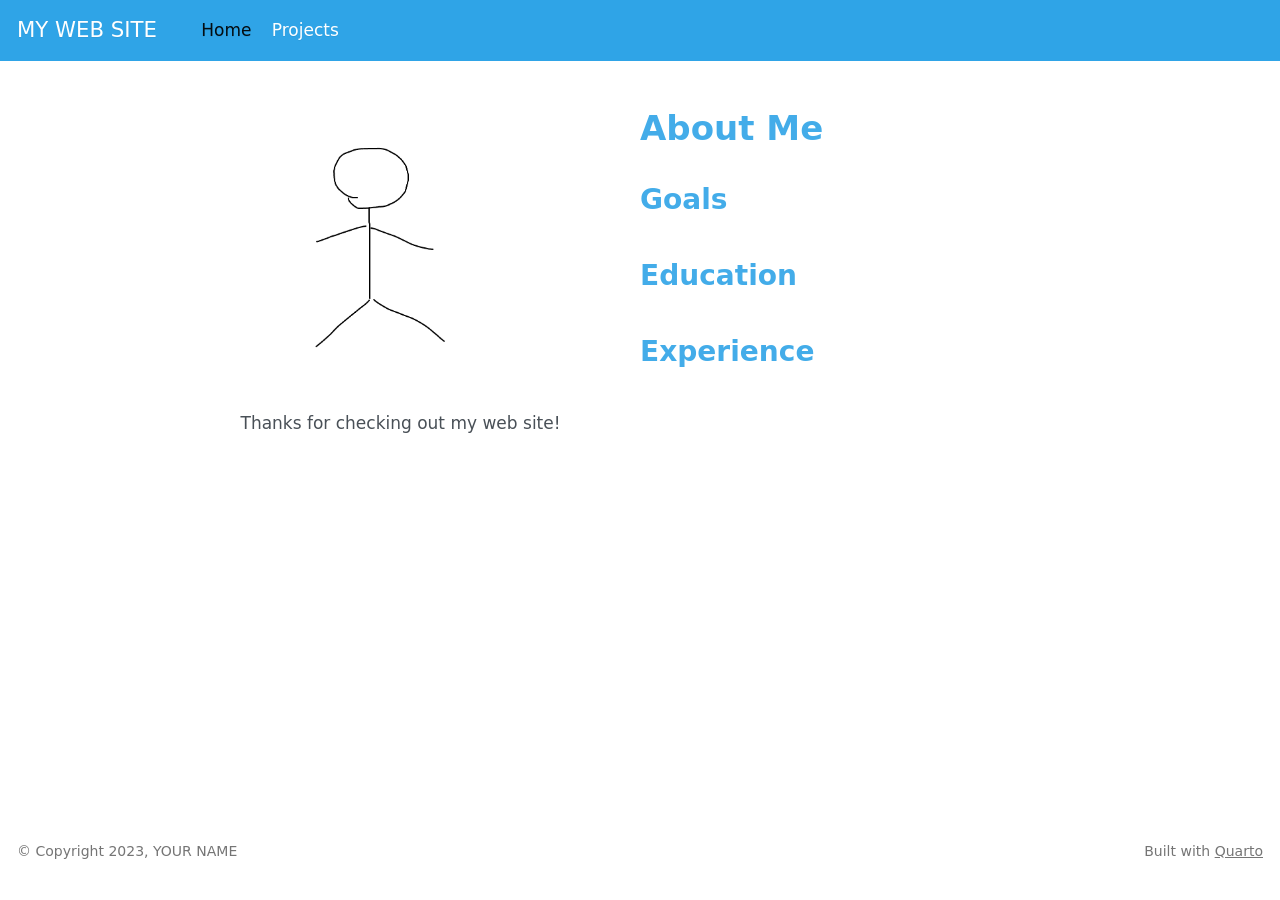
==== docs/index.html @ 983e7a1c "Initial commit" ====
<!DOCTYPE html>
<html xmlns="http://www.w3.org/1999/xhtml" lang="en" xml:lang="en"><head>

<meta charset="utf-8">
<meta name="generator" content="quarto-1.3.361">

<meta name="viewport" content="width=device-width, initial-scale=1.0, user-scalable=yes">


<title>MY WEB SITE - About Me</title>
<style>
code{white-space: pre-wrap;}
span.smallcaps{font-variant: small-caps;}
div.columns{display: flex; gap: min(4vw, 1.5em);}
div.column{flex: auto; overflow-x: auto;}
div.hanging-indent{margin-left: 1.5em; text-indent: -1.5em;}
ul.task-list{list-style: none;}
ul.task-list li input[type="checkbox"] {
  width: 0.8em;
  margin: 0 0.8em 0.2em -1em; /* quarto-specific, see https://github.com/quarto-dev/quarto-cli/issues/4556 */ 
  vertical-align: middle;
}
</style>


<script src="site_libs/quarto-nav/quarto-nav.js"></script>
<script src="site_libs/quarto-nav/headroom.min.js"></script>
<script src="site_libs/clipboard/clipboard.min.js"></script>
<script src="site_libs/quarto-search/autocomplete.umd.js"></script>
<script src="site_libs/quarto-search/fuse.min.js"></script>
<script src="site_libs/quarto-search/quarto-search.js"></script>
<meta name="quarto:offset" content="./">
<script src="site_libs/quarto-html/quarto.js"></script>
<script src="site_libs/quarto-html/popper.min.js"></script>
<script src="site_libs/quarto-html/tippy.umd.min.js"></script>
<link href="site_libs/quarto-html/tippy.css" rel="stylesheet">
<link href="site_libs/quarto-html/quarto-syntax-highlighting.css" rel="stylesheet" id="quarto-text-highlighting-styles">
<script src="site_libs/bootstrap/bootstrap.min.js"></script>
<link href="site_libs/bootstrap/bootstrap-icons.css" rel="stylesheet">
<link href="site_libs/bootstrap/bootstrap.min.css" rel="stylesheet" id="quarto-bootstrap" data-mode="light">
<script id="quarto-search-options" type="application/json">{
  "location": "navbar",
  "copy-button": false,
  "collapse-after": 3,
  "panel-placement": "end",
  "type": "overlay",
  "limit": 20,
  "language": {
    "search-no-results-text": "No results",
    "search-matching-documents-text": "matching documents",
    "search-copy-link-title": "Copy link to search",
    "search-hide-matches-text": "Hide additional matches",
    "search-more-match-text": "more match in this document",
    "search-more-matches-text": "more matches in this document",
    "search-clear-button-title": "Clear",
    "search-detached-cancel-button-title": "Cancel",
    "search-submit-button-title": "Submit",
    "search-label": "Search"
  }
}</script>


</head>

<body class="nav-fixed fullcontent">

<div id="quarto-search-results"></div>
  <header id="quarto-header" class="headroom fixed-top">
    <nav class="navbar navbar-expand-lg navbar-dark ">
      <div class="navbar-container container-fluid">
      <div class="navbar-brand-container">
    <a class="navbar-brand" href="./index.html">
    <span class="navbar-title">MY WEB SITE</span>
    </a>
  </div>
            <div id="quarto-search" class="" title="Search"></div>
          <button class="navbar-toggler" type="button" data-bs-toggle="collapse" data-bs-target="#navbarCollapse" aria-controls="navbarCollapse" aria-expanded="false" aria-label="Toggle navigation" onclick="if (window.quartoToggleHeadroom) { window.quartoToggleHeadroom(); }">
  <span class="navbar-toggler-icon"></span>
</button>
          <div class="collapse navbar-collapse" id="navbarCollapse">
            <ul class="navbar-nav navbar-nav-scroll me-auto">
  <li class="nav-item">
    <a class="nav-link active" href="./index.html" rel="" target="" aria-current="page">
 <span class="menu-text">Home</span></a>
  </li>  
  <li class="nav-item">
    <a class="nav-link" href="./projects.html" rel="" target="">
 <span class="menu-text">Projects</span></a>
  </li>  
</ul>
            <div class="quarto-navbar-tools ms-auto">
    <a href="https://twitter.com/" title="" class="quarto-navigation-tool px-1" aria-label=""><i class="bi bi-twitter"></i></a>
    <a href="https://github.com/YOURUSERNAME/YOURREPO" title="" class="quarto-navigation-tool px-1" aria-label=""><i class="bi bi-github"></i></a>
</div>
          </div> <!-- /navcollapse -->
      </div> <!-- /container-fluid -->
    </nav>
</header>
<!-- content -->
<div id="quarto-content" class="quarto-container page-columns page-rows-contents page-layout-article page-navbar">
<!-- sidebar -->
<!-- margin-sidebar -->
    
<!-- main -->
<main class="content page-columns page-full" id="quarto-document-content">



<div class="quarto-about-broadside column-page">
  <div class="about-main">
    <div class="about-entity" style="background-image: url('img/profile.png')"></div>
    <div class="about-contents"><header id="title-block-header" class="quarto-title-block default">
<div class="quarto-title">
<h1 class="title">About Me</h1>
</div>
<div class="quarto-title-meta">
  </div>
</header><div id="me">
<section id="goals" class="level2">
<h2 data-anchor-id="goals">Goals</h2>
</section>
<section id="education" class="level2">
<h2 data-anchor-id="education">Education</h2>
</section>
<section id="experience" class="level2">
<h2 data-anchor-id="experience">Experience</h2>
</section>
</div></div>
  </div>
</div>

<p>Thanks for checking out my web site!</p>




</main> <!-- /main -->
<script id="quarto-html-after-body" type="application/javascript">
window.document.addEventListener("DOMContentLoaded", function (event) {
  const toggleBodyColorMode = (bsSheetEl) => {
    const mode = bsSheetEl.getAttribute("data-mode");
    const bodyEl = window.document.querySelector("body");
    if (mode === "dark") {
      bodyEl.classList.add("quarto-dark");
      bodyEl.classList.remove("quarto-light");
    } else {
      bodyEl.classList.add("quarto-light");
      bodyEl.classList.remove("quarto-dark");
    }
  }
  const toggleBodyColorPrimary = () => {
    const bsSheetEl = window.document.querySelector("link#quarto-bootstrap");
    if (bsSheetEl) {
      toggleBodyColorMode(bsSheetEl);
    }
  }
  toggleBodyColorPrimary();  
  const isCodeAnnotation = (el) => {
    for (const clz of el.classList) {
      if (clz.startsWith('code-annotation-')) {                     
        return true;
      }
    }
    return false;
  }
  const clipboard = new window.ClipboardJS('.code-copy-button', {
    text: function(trigger) {
      const codeEl = trigger.previousElementSibling.cloneNode(true);
      for (const childEl of codeEl.children) {
        if (isCodeAnnotation(childEl)) {
          childEl.remove();
        }
      }
      return codeEl.innerText;
    }
  });
  clipboard.on('success', function(e) {
    // button target
    const button = e.trigger;
    // don't keep focus
    button.blur();
    // flash "checked"
    button.classList.add('code-copy-button-checked');
    var currentTitle = button.getAttribute("title");
    button.setAttribute("title", "Copied!");
    let tooltip;
    if (window.bootstrap) {
      button.setAttribute("data-bs-toggle", "tooltip");
      button.setAttribute("data-bs-placement", "left");
      button.setAttribute("data-bs-title", "Copied!");
      tooltip = new bootstrap.Tooltip(button, 
        { trigger: "manual", 
          customClass: "code-copy-button-tooltip",
          offset: [0, -8]});
      tooltip.show();    
    }
    setTimeout(function() {
      if (tooltip) {
        tooltip.hide();
        button.removeAttribute("data-bs-title");
        button.removeAttribute("data-bs-toggle");
        button.removeAttribute("data-bs-placement");
      }
      button.setAttribute("title", currentTitle);
      button.classList.remove('code-copy-button-checked');
    }, 1000);
    // clear code selection
    e.clearSelection();
  });
  function tippyHover(el, contentFn) {
    const config = {
      allowHTML: true,
      content: contentFn,
      maxWidth: 500,
      delay: 100,
      arrow: false,
      appendTo: function(el) {
          return el.parentElement;
      },
      interactive: true,
      interactiveBorder: 10,
      theme: 'quarto',
      placement: 'bottom-start'
    };
    window.tippy(el, config); 
  }
  const noterefs = window.document.querySelectorAll('a[role="doc-noteref"]');
  for (var i=0; i<noterefs.length; i++) {
    const ref = noterefs[i];
    tippyHover(ref, function() {
      // use id or data attribute instead here
      let href = ref.getAttribute('data-footnote-href') || ref.getAttribute('href');
      try { href = new URL(href).hash; } catch {}
      const id = href.replace(/^#\/?/, "");
      const note = window.document.getElementById(id);
      return note.innerHTML;
    });
  }
      let selectedAnnoteEl;
      const selectorForAnnotation = ( cell, annotation) => {
        let cellAttr = 'data-code-cell="' + cell + '"';
        let lineAttr = 'data-code-annotation="' +  annotation + '"';
        const selector = 'span[' + cellAttr + '][' + lineAttr + ']';
        return selector;
      }
      const selectCodeLines = (annoteEl) => {
        const doc = window.document;
        const targetCell = annoteEl.getAttribute("data-target-cell");
        const targetAnnotation = annoteEl.getAttribute("data-target-annotation");
        const annoteSpan = window.document.querySelector(selectorForAnnotation(targetCell, targetAnnotation));
        const lines = annoteSpan.getAttribute("data-code-lines").split(",");
        const lineIds = lines.map((line) => {
          return targetCell + "-" + line;
        })
        let top = null;
        let height = null;
        let parent = null;
        if (lineIds.length > 0) {
            //compute the position of the single el (top and bottom and make a div)
            const el = window.document.getElementById(lineIds[0]);
            top = el.offsetTop;
            height = el.offsetHeight;
            parent = el.parentElement.parentElement;
          if (lineIds.length > 1) {
            const lastEl = window.document.getElementById(lineIds[lineIds.length - 1]);
            const bottom = lastEl.offsetTop + lastEl.offsetHeight;
            height = bottom - top;
          }
          if (top !== null && height !== null && parent !== null) {
            // cook up a div (if necessary) and position it 
            let div = window.document.getElementById("code-annotation-line-highlight");
            if (div === null) {
              div = window.document.createElement("div");
              div.setAttribute("id", "code-annotation-line-highlight");
              div.style.position = 'absolute';
              parent.appendChild(div);
            }
            div.style.top = top - 2 + "px";
            div.style.height = height + 4 + "px";
            let gutterDiv = window.document.getElementById("code-annotation-line-highlight-gutter");
            if (gutterDiv === null) {
              gutterDiv = window.document.createElement("div");
              gutterDiv.setAttribute("id", "code-annotation-line-highlight-gutter");
              gutterDiv.style.position = 'absolute';
              const codeCell = window.document.getElementById(targetCell);
              const gutter = codeCell.querySelector('.code-annotation-gutter');
              gutter.appendChild(gutterDiv);
            }
            gutterDiv.style.top = top - 2 + "px";
            gutterDiv.style.height = height + 4 + "px";
          }
          selectedAnnoteEl = annoteEl;
        }
      };
      const unselectCodeLines = () => {
        const elementsIds = ["code-annotation-line-highlight", "code-annotation-line-highlight-gutter"];
        elementsIds.forEach((elId) => {
          const div = window.document.getElementById(elId);
          if (div) {
            div.remove();
          }
        });
        selectedAnnoteEl = undefined;
      };
      // Attach click handler to the DT
      const annoteDls = window.document.querySelectorAll('dt[data-target-cell]');
      for (const annoteDlNode of annoteDls) {
        annoteDlNode.addEventListener('click', (event) => {
          const clickedEl = event.target;
          if (clickedEl !== selectedAnnoteEl) {
            unselectCodeLines();
            const activeEl = window.document.querySelector('dt[data-target-cell].code-annotation-active');
            if (activeEl) {
              activeEl.classList.remove('code-annotation-active');
            }
            selectCodeLines(clickedEl);
            clickedEl.classList.add('code-annotation-active');
          } else {
            // Unselect the line
            unselectCodeLines();
            clickedEl.classList.remove('code-annotation-active');
          }
        });
      }
  const findCites = (el) => {
    const parentEl = el.parentElement;
    if (parentEl) {
      const cites = parentEl.dataset.cites;
      if (cites) {
        return {
          el,
          cites: cites.split(' ')
        };
      } else {
        return findCites(el.parentElement)
      }
    } else {
      return undefined;
    }
  };
  var bibliorefs = window.document.querySelectorAll('a[role="doc-biblioref"]');
  for (var i=0; i<bibliorefs.length; i++) {
    const ref = bibliorefs[i];
    const citeInfo = findCites(ref);
    if (citeInfo) {
      tippyHover(citeInfo.el, function() {
        var popup = window.document.createElement('div');
        citeInfo.cites.forEach(function(cite) {
          var citeDiv = window.document.createElement('div');
          citeDiv.classList.add('hanging-indent');
          citeDiv.classList.add('csl-entry');
          var biblioDiv = window.document.getElementById('ref-' + cite);
          if (biblioDiv) {
            citeDiv.innerHTML = biblioDiv.innerHTML;
          }
          popup.appendChild(citeDiv);
        });
        return popup.innerHTML;
      });
    }
  }
});
</script>
</div> <!-- /content -->
<footer class="footer">
  <div class="nav-footer">
    <div class="nav-footer-left">© Copyright 2023, YOUR NAME</div>   
    <div class="nav-footer-center">
      &nbsp;
    </div>
    <div class="nav-footer-right">Built with <a href="https://quarto.org/">Quarto</a></div>
  </div>
</footer>



</body></html>
---- docs/site_libs/quarto-html/tippy.css ----
.tippy-box[data-animation=fade][data-state=hidden]{opacity:0}[data-tippy-root]{max-width:calc(100vw - 10px)}.tippy-box{position:relative;background-color:#333;color:#fff;border-radius:4px;font-size:14px;line-height:1.4;white-space:normal;outline:0;transition-property:transform,visibility,opacity}.tippy-box[data-placement^=top]>.tippy-arrow{bottom:0}.tippy-box[data-placement^=top]>.tippy-arrow:before{bottom:-7px;left:0;border-width:8px 8px 0;border-top-color:initial;transform-origin:center top}.tippy-box[data-placement^=bottom]>.tippy-arrow{top:0}.tippy-box[data-placement^=bottom]>.tippy-arrow:before{top:-7px;left:0;border-width:0 8px 8px;border-bottom-color:initial;transform-origin:center bottom}.tippy-box[data-placement^=left]>.tippy-arrow{right:0}.tippy-box[data-placement^=left]>.tippy-arrow:before{border-width:8px 0 8px 8px;border-left-color:initial;right:-7px;transform-origin:center left}.tippy-box[data-placement^=right]>.tippy-arrow{left:0}.tippy-box[data-placement^=right]>.tippy-arrow:before{left:-7px;border-width:8px 8px 8px 0;border-right-color:initial;transform-origin:center right}.tippy-box[data-inertia][data-state=visible]{transition-timing-function:cubic-bezier(.54,1.5,.38,1.11)}.tippy-arrow{width:16px;height:16px;color:#333}.tippy-arrow:before{content:"";position:absolute;border-color:transparent;border-style:solid}.tippy-content{position:relative;padding:5px 9px;z-index:1}
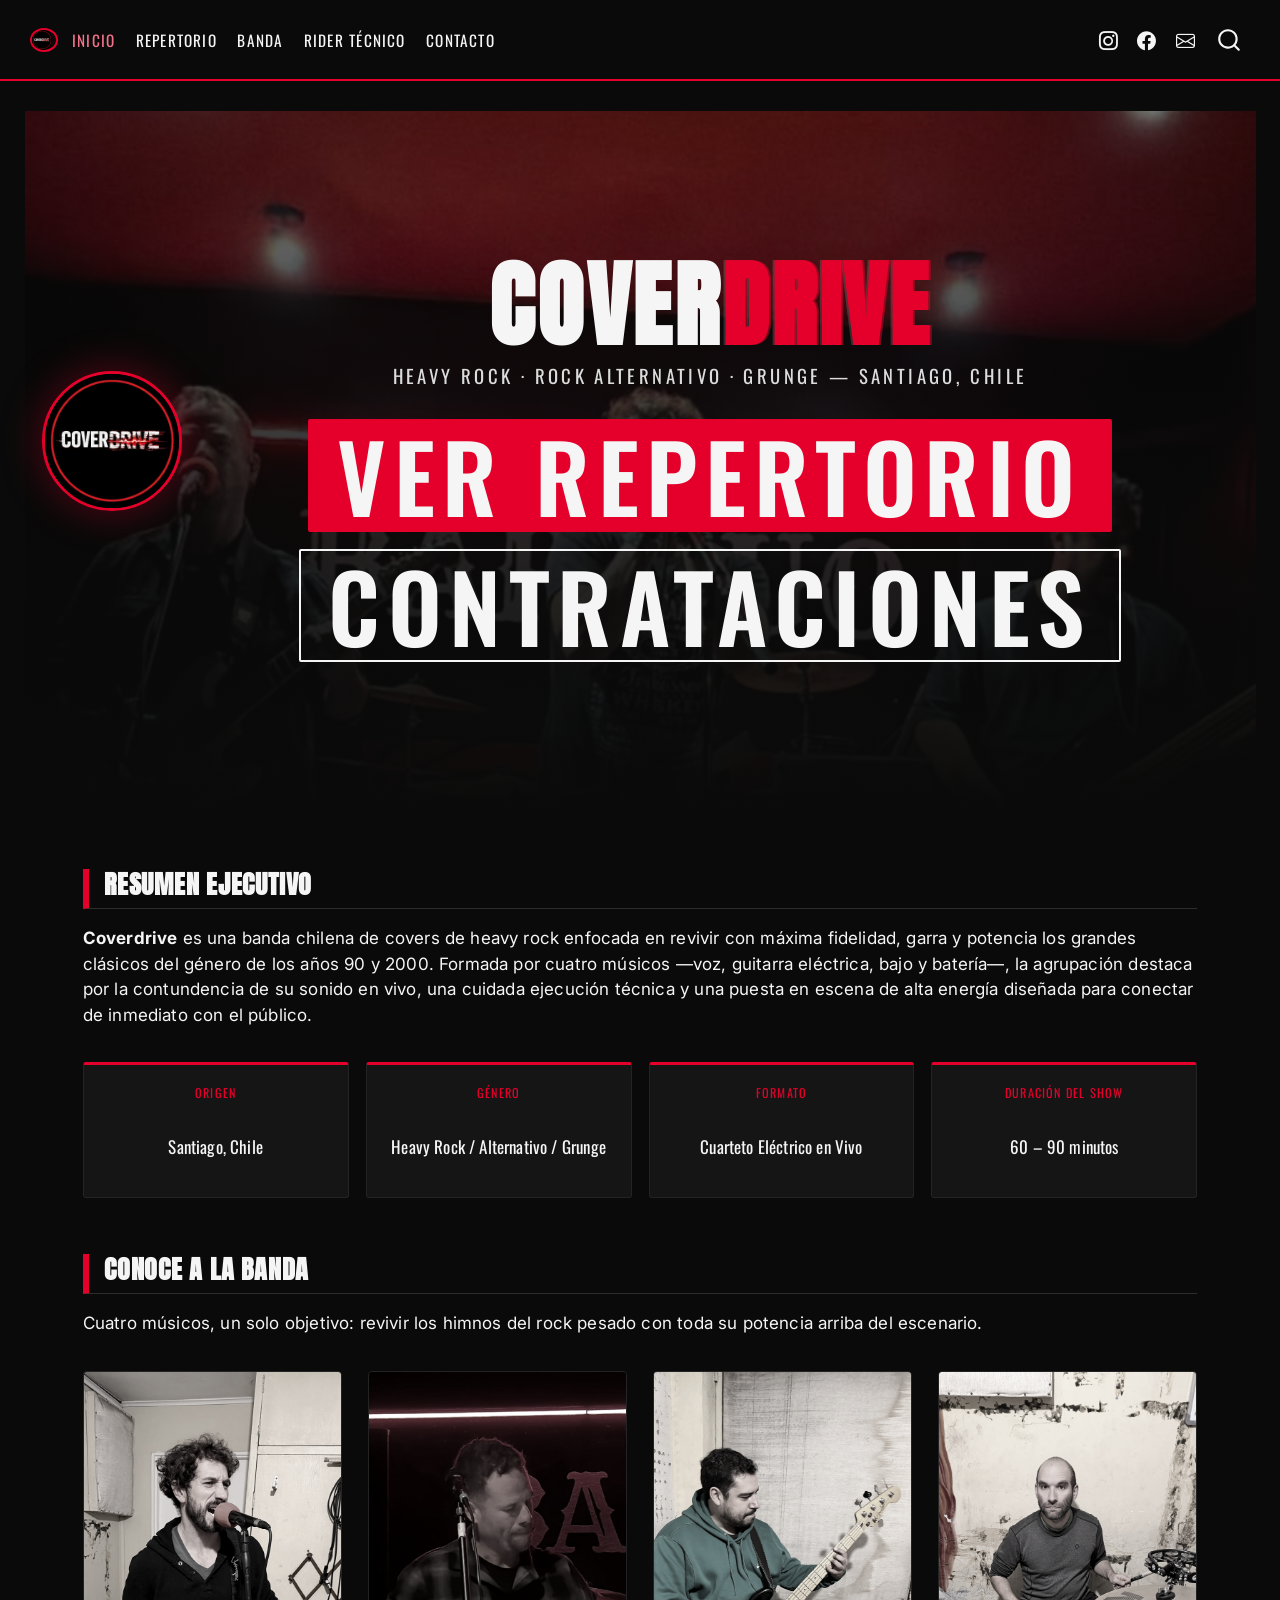
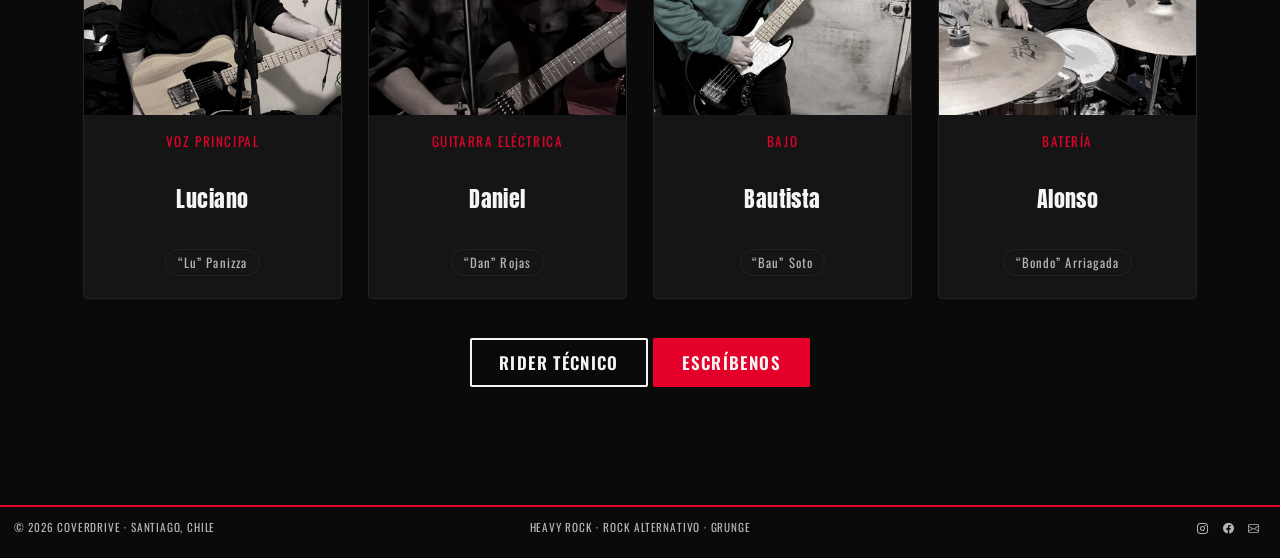
==== commit 09de5f11: "render" ====
--- a/docs/index.html
+++ b/docs/index.html
@@ -1,14 +1,17 @@
 <!DOCTYPE html>
-<html xmlns="http://www.w3.org/1999/xhtml" lang="en" xml:lang="en"><head>
+<html xmlns="http://www.w3.org/1999/xhtml" lang="es" xml:lang="es"><head>
 
 <meta charset="utf-8">
-<meta name="generator" content="quarto-1.3.361">
+<meta name="generator" content="quarto-1.9.38">
 
 <meta name="viewport" content="width=device-width, initial-scale=1.0, user-scalable=yes">
 
 
-<title>MY WEB SITE - About Me</title>
+<title>Coverdrive – COVERDRIVE</title>
 <style>
+/* Default styles provided by pandoc.
+** See https://pandoc.org/MANUAL.html#variables-for-html for config info.
+*/
 code{white-space: pre-wrap;}
 span.smallcaps{font-variant: small-caps;}
 div.columns{display: flex; gap: min(4vw, 1.5em);}
@@ -24,148 +27,265 @@
 
 
 <script src="site_libs/quarto-nav/quarto-nav.js"></script>
-<script src="site_libs/quarto-nav/headroom.min.js"></script>
 <script src="site_libs/clipboard/clipboard.min.js"></script>
 <script src="site_libs/quarto-search/autocomplete.umd.js"></script>
 <script src="site_libs/quarto-search/fuse.min.js"></script>
 <script src="site_libs/quarto-search/quarto-search.js"></script>
 <meta name="quarto:offset" content="./">
-<script src="site_libs/quarto-html/quarto.js"></script>
+<link href="./Images/Logo.jpeg" rel="icon" type="image/jpeg">
+<script src="site_libs/quarto-html/quarto.js" type="module"></script>
+<script src="site_libs/quarto-html/tabsets/tabsets.js" type="module"></script>
 <script src="site_libs/quarto-html/popper.min.js"></script>
 <script src="site_libs/quarto-html/tippy.umd.min.js"></script>
+<script src="site_libs/quarto-html/anchor.min.js"></script>
 <link href="site_libs/quarto-html/tippy.css" rel="stylesheet">
-<link href="site_libs/quarto-html/quarto-syntax-highlighting.css" rel="stylesheet" id="quarto-text-highlighting-styles">
+<link href="site_libs/quarto-html/quarto-syntax-highlighting-dark-0a6b7249c26820e032cb0bd839ff02b1.css" rel="stylesheet" id="quarto-text-highlighting-styles">
 <script src="site_libs/bootstrap/bootstrap.min.js"></script>
 <link href="site_libs/bootstrap/bootstrap-icons.css" rel="stylesheet">
-<link href="site_libs/bootstrap/bootstrap.min.css" rel="stylesheet" id="quarto-bootstrap" data-mode="light">
+<link href="site_libs/bootstrap/bootstrap-abf8a0bd622ee74f22547159d51789f3.min.css" rel="stylesheet" append-hash="true" id="quarto-bootstrap" data-mode="dark">
 <script id="quarto-search-options" type="application/json">{
   "location": "navbar",
   "copy-button": false,
   "collapse-after": 3,
   "panel-placement": "end",
   "type": "overlay",
-  "limit": 20,
+  "limit": 50,
+  "keyboard-shortcut": [
+    "f",
+    "/",
+    "s"
+  ],
+  "show-item-context": false,
   "language": {
-    "search-no-results-text": "No results",
-    "search-matching-documents-text": "matching documents",
-    "search-copy-link-title": "Copy link to search",
-    "search-hide-matches-text": "Hide additional matches",
-    "search-more-match-text": "more match in this document",
-    "search-more-matches-text": "more matches in this document",
-    "search-clear-button-title": "Clear",
-    "search-detached-cancel-button-title": "Cancel",
-    "search-submit-button-title": "Submit",
-    "search-label": "Search"
+    "search-no-results-text": "No se han encontrado resultados",
+    "search-matching-documents-text": "documentos encontrados",
+    "search-copy-link-title": "Copiar el enlace en la búsqueda",
+    "search-hide-matches-text": "Ocultar resultados adicionales",
+    "search-more-match-text": "resultado adicional en este documento",
+    "search-more-matches-text": "resultados adicionales en este documento",
+    "search-clear-button-title": "Borrar",
+    "search-text-placeholder": "",
+    "search-detached-cancel-button-title": "Cancelar",
+    "search-submit-button-title": "Enviar",
+    "search-label": "Buscar"
   }
 }</script>
-
-
+<style>html{ scroll-behavior: smooth; }</style>
+<link rel="preconnect" href="https://fonts.googleapis.com">
+<link rel="preconnect" href="https://fonts.gstatic.com" crossorigin="">
+<link href="https://fonts.googleapis.com/css2?family=Anton&amp;family=Oswald:wght@300;400;500;600;700&amp;family=Inter:wght@400;500;600&amp;display=swap" rel="stylesheet">
+
+
+<meta property="og:title" content="Coverdrive – COVERDRIVE">
+<meta property="og:image" content="Images/Logo.jpeg">
+<meta property="og:site_name" content="COVERDRIVE">
+<meta property="og:image:alt" content="Logo Coverdrive">
+<meta name="twitter:title" content="Coverdrive – COVERDRIVE">
+<meta name="twitter:image" content="Images/Logo.jpeg">
+<meta name="twitter:image:alt" content="Logo Coverdrive">
+<meta name="twitter:card" content="summary_large_image">
 </head>
 
-<body class="nav-fixed fullcontent">
+<body class="nav-fixed quarto-light">
 
 <div id="quarto-search-results"></div>
   <header id="quarto-header" class="headroom fixed-top">
-    <nav class="navbar navbar-expand-lg navbar-dark ">
+    <nav class="navbar navbar-expand-lg " data-bs-theme="dark">
       <div class="navbar-container container-fluid">
-      <div class="navbar-brand-container">
-    <a class="navbar-brand" href="./index.html">
-    <span class="navbar-title">MY WEB SITE</span>
+      <div class="navbar-brand-container mx-auto">
+    <a href="./index.html" class="navbar-brand navbar-brand-logo">
+    <img src="./Images/Logo.jpeg" alt="" class="navbar-logo light-content">
+    <img src="./Images/Logo.jpeg" alt="" class="navbar-logo dark-content">
     </a>
   </div>
-            <div id="quarto-search" class="" title="Search"></div>
-          <button class="navbar-toggler" type="button" data-bs-toggle="collapse" data-bs-target="#navbarCollapse" aria-controls="navbarCollapse" aria-expanded="false" aria-label="Toggle navigation" onclick="if (window.quartoToggleHeadroom) { window.quartoToggleHeadroom(); }">
+            <div id="quarto-search" class="" title="Buscar"></div>
+          <button class="navbar-toggler" type="button" data-bs-toggle="collapse" data-bs-target="#navbarCollapse" aria-controls="navbarCollapse" role="menu" aria-expanded="false" aria-label="Navegación de palanca" onclick="if (window.quartoToggleHeadroom) { window.quartoToggleHeadroom(); }">
   <span class="navbar-toggler-icon"></span>
 </button>
           <div class="collapse navbar-collapse" id="navbarCollapse">
             <ul class="navbar-nav navbar-nav-scroll me-auto">
   <li class="nav-item">
-    <a class="nav-link active" href="./index.html" rel="" target="" aria-current="page">
- <span class="menu-text">Home</span></a>
+    <a class="nav-link active" href="./index.html" aria-current="page"> 
+<span class="menu-text">Inicio</span></a>
   </li>  
   <li class="nav-item">
-    <a class="nav-link" href="./projects.html" rel="" target="">
- <span class="menu-text">Projects</span></a>
+    <a class="nav-link" href="./repertorio.html"> 
+<span class="menu-text">Repertorio</span></a>
+  </li>  
+  <li class="nav-item">
+    <a class="nav-link" href="./banda.html"> 
+<span class="menu-text">Banda</span></a>
+  </li>  
+  <li class="nav-item">
+    <a class="nav-link" href="./rider.html"> 
+<span class="menu-text">Rider Técnico</span></a>
+  </li>  
+  <li class="nav-item">
+    <a class="nav-link" href="./contacto.html"> 
+<span class="menu-text">Contacto</span></a>
   </li>  
 </ul>
-            <div class="quarto-navbar-tools ms-auto">
-    <a href="https://twitter.com/" title="" class="quarto-navigation-tool px-1" aria-label=""><i class="bi bi-twitter"></i></a>
-    <a href="https://github.com/YOURUSERNAME/YOURREPO" title="" class="quarto-navigation-tool px-1" aria-label=""><i class="bi bi-github"></i></a>
-</div>
+            <ul class="navbar-nav navbar-nav-scroll ms-auto">
+  <li class="nav-item compact">
+    <a class="nav-link" href="https://www.instagram.com/coverdrive.rock/" target="_blank"> <i class="bi bi-instagram" role="img" aria-label="Instagram">
+</i> 
+<span class="menu-text"></span></a>
+  </li>  
+  <li class="nav-item compact">
+    <a class="nav-link" href="https://www.facebook.com/people/Coverdrive/61593947563282/" target="_blank"> <i class="bi bi-facebook" role="img" aria-label="Facebook">
+</i> 
+<span class="menu-text"></span></a>
+  </li>  
+  <li class="nav-item compact">
+    <a class="nav-link" href="mailto:rock.coverdrive@gmail.com"> <i class="bi bi-envelope" role="img" aria-label="Correo">
+</i> 
+<span class="menu-text"></span></a>
+  </li>  
+</ul>
           </div> <!-- /navcollapse -->
+            <div class="quarto-navbar-tools">
+</div>
       </div> <!-- /container-fluid -->
     </nav>
 </header>
 <!-- content -->
-<div id="quarto-content" class="quarto-container page-columns page-rows-contents page-layout-article page-navbar">
+<div id="quarto-content" class="quarto-container page-columns page-rows-contents page-layout-full page-navbar">
 <!-- sidebar -->
 <!-- margin-sidebar -->
     
 <!-- main -->
-<main class="content page-columns page-full" id="quarto-document-content">
-
-
-
-<div class="quarto-about-broadside column-page">
-  <div class="about-main">
-    <div class="about-entity" style="background-image: url('img/profile.png')"></div>
-    <div class="about-contents"><header id="title-block-header" class="quarto-title-block default">
+<main class="content column-page" id="quarto-document-content">
+
+<header id="title-block-header" class="quarto-title-block default">
 <div class="quarto-title">
-<h1 class="title">About Me</h1>
-</div>
-<div class="quarto-title-meta">
+<h1 class="title">Coverdrive</h1>
+</div>
+
+
+
+<div class="quarto-title-meta column-page">
+
+    
+  
+    
   </div>
-</header><div id="me">
-<section id="goals" class="level2">
-<h2 data-anchor-id="goals">Goals</h2>
+  
+
+
+</header>
+
+
+<div class="hero">
+<p><img src="Images/Logo.jpeg" class="hero-logo" alt="Logo Coverdrive"></p>
+<section id="coverdrive" class="level1 hero-title">
+<h1 class="hero-title"><span class="cd-white">COVER</span><span class="cd-red">DRIVE</span></h1>
+<div class="hero-tagline">
+<p>Heavy Rock · Rock Alternativo · Grunge — Santiago, Chile</p>
+</div>
+<div class="hero-cta">
+<p><a href="./repertorio.html" class="btn-cd">Ver Repertorio</a> <a href="./contacto.html" class="btn-cd btn-cd-outline">Contrataciones</a></p>
+</div>
 </section>
-<section id="education" class="level2">
-<h2 data-anchor-id="education">Education</h2>
+</div>
+<div class="container">
+<section id="resumen-ejecutivo" class="level2">
+<h2 class="anchored" data-anchor-id="resumen-ejecutivo">Resumen Ejecutivo</h2>
+<p><strong>Coverdrive</strong> es una banda chilena de covers de heavy rock enfocada en revivir con máxima fidelidad, garra y potencia los grandes clásicos del género de los años 90 y 2000. Formada por cuatro músicos —voz, guitarra eléctrica, bajo y batería—, la agrupación destaca por la contundencia de su sonido en vivo, una cuidada ejecución técnica y una puesta en escena de alta energía diseñada para conectar de inmediato con el público.</p>
+<div class="quick-facts">
+<div class="quick-fact">
+<p><span class="qf-label">Origen</span><br>
+<span class="qf-value">Santiago, Chile</span></p>
+</div>
+<div class="quick-fact">
+<p><span class="qf-label">Género</span><br>
+<span class="qf-value">Heavy Rock / Alternativo / Grunge</span></p>
+</div>
+<div class="quick-fact">
+<p><span class="qf-label">Formato</span><br>
+<span class="qf-value">Cuarteto Eléctrico en Vivo</span></p>
+</div>
+<div class="quick-fact">
+<p><span class="qf-label">Duración del show</span><br>
+<span class="qf-value">60 – 90 minutos</span></p>
+</div>
+</div>
 </section>
-<section id="experience" class="level2">
-<h2 data-anchor-id="experience">Experience</h2>
+<section id="conoce-a-la-banda" class="level2">
+<h2 class="anchored" data-anchor-id="conoce-a-la-banda">Conoce a la Banda</h2>
+<p>Cuatro músicos, un solo objetivo: revivir los himnos del rock pesado con toda su potencia arriba del escenario.</p>
+<div class="band-grid">
+<p><a class="band-card" href="./banda.html"> <img src="Images/Lu2.jpeg" alt="Luciano Panizza - Voz"> <span class="role">Voz Principal</span><br>
+<span class="name">Luciano</span><br>
+<span class="nickname">“Lu” Panizza</span> </a> <a class="band-card" href="./banda.html"> <img src="Images/Dan2.jpeg" alt="Daniel Rojas - Guitarra"> <span class="role">Guitarra Eléctrica</span><br>
+<span class="name">Daniel</span><br>
+<span class="nickname">“Dan” Rojas</span> </a> <a class="band-card" href="./banda.html"> <img src="Images/Bau1.jpeg" alt="Bautista Soto - Bajo"> <span class="role">Bajo</span><br>
+<span class="name">Bautista</span><br>
+<span class="nickname">“Bau” Soto</span> </a> <a class="band-card" href="./banda.html"> <img src="Images/Bondo3.jpeg" alt="Alonso Arriagada - Batería"> <span class="role">Batería</span><br>
+<span class="name">Alonso</span><br>
+<span class="nickname">“Bondo” Arriagada</span> </a></p>
+</div>
+<div class="text-center my-5">
+<p><a href="./rider.html" class="btn-cd btn-cd-outline">Rider Técnico</a> <a href="./contacto.html" class="btn-cd">Escríbenos</a></p>
+</div>
 </section>
-</div></div>
-  </div>
-</div>
-
-<p>Thanks for checking out my web site!</p>
-
+</div>
 
 
 
 </main> <!-- /main -->
 <script id="quarto-html-after-body" type="application/javascript">
-window.document.addEventListener("DOMContentLoaded", function (event) {
-  const toggleBodyColorMode = (bsSheetEl) => {
-    const mode = bsSheetEl.getAttribute("data-mode");
-    const bodyEl = window.document.querySelector("body");
-    if (mode === "dark") {
-      bodyEl.classList.add("quarto-dark");
-      bodyEl.classList.remove("quarto-light");
-    } else {
-      bodyEl.classList.add("quarto-light");
-      bodyEl.classList.remove("quarto-dark");
-    }
-  }
-  const toggleBodyColorPrimary = () => {
-    const bsSheetEl = window.document.querySelector("link#quarto-bootstrap");
-    if (bsSheetEl) {
-      toggleBodyColorMode(bsSheetEl);
-    }
-  }
-  toggleBodyColorPrimary();  
-  const isCodeAnnotation = (el) => {
-    for (const clz of el.classList) {
-      if (clz.startsWith('code-annotation-')) {                     
-        return true;
-      }
-    }
-    return false;
-  }
-  const clipboard = new window.ClipboardJS('.code-copy-button', {
-    text: function(trigger) {
-      const codeEl = trigger.previousElementSibling.cloneNode(true);
+  window.document.addEventListener("DOMContentLoaded", function (event) {
+    const icon = "";
+    const anchorJS = new window.AnchorJS();
+    anchorJS.options = {
+      placement: 'right',
+      icon: icon
+    };
+    anchorJS.add('.anchored');
+    const isCodeAnnotation = (el) => {
+      for (const clz of el.classList) {
+        if (clz.startsWith('code-annotation-')) {                     
+          return true;
+        }
+      }
+      return false;
+    }
+    const onCopySuccess = function(e) {
+      // button target
+      const button = e.trigger;
+      // don't keep focus
+      button.blur();
+      // flash "checked"
+      button.classList.add('code-copy-button-checked');
+      var currentTitle = button.getAttribute("title");
+      button.setAttribute("title", "Copiado");
+      let tooltip;
+      if (window.bootstrap) {
+        button.setAttribute("data-bs-toggle", "tooltip");
+        button.setAttribute("data-bs-placement", "left");
+        button.setAttribute("data-bs-title", "Copiado");
+        tooltip = new bootstrap.Tooltip(button, 
+          { trigger: "manual", 
+            customClass: "code-copy-button-tooltip",
+            offset: [0, -8]});
+        tooltip.show();    
+      }
+      setTimeout(function() {
+        if (tooltip) {
+          tooltip.hide();
+          button.removeAttribute("data-bs-title");
+          button.removeAttribute("data-bs-toggle");
+          button.removeAttribute("data-bs-placement");
+        }
+        button.setAttribute("title", currentTitle);
+        button.classList.remove('code-copy-button-checked');
+      }, 1000);
+      // clear code selection
+      e.clearSelection();
+    }
+    const getTextToCopy = function(trigger) {
+      const outerScaffold = trigger.parentElement.cloneNode(true);
+      const codeEl = outerScaffold.querySelector('code');
       for (const childEl of codeEl.children) {
         if (isCodeAnnotation(childEl)) {
           childEl.remove();
@@ -173,205 +293,386 @@
       }
       return codeEl.innerText;
     }
+    const clipboard = new window.ClipboardJS('.code-copy-button:not([data-in-quarto-modal])', {
+      text: getTextToCopy
+    });
+    clipboard.on('success', onCopySuccess);
+    if (window.document.getElementById('quarto-embedded-source-code-modal')) {
+      const clipboardModal = new window.ClipboardJS('.code-copy-button[data-in-quarto-modal]', {
+        text: getTextToCopy,
+        container: window.document.getElementById('quarto-embedded-source-code-modal')
+      });
+      clipboardModal.on('success', onCopySuccess);
+    }
+      var localhostRegex = new RegExp(/^(?:http|https):\/\/localhost\:?[0-9]*\//);
+      var mailtoRegex = new RegExp(/^mailto:/);
+        var filterRegex = new RegExp('/' + window.location.host + '/');
+      var isInternal = (href) => {
+          return filterRegex.test(href) || localhostRegex.test(href) || mailtoRegex.test(href);
+      }
+      // Inspect non-navigation links and adorn them if external
+     var links = window.document.querySelectorAll('a[href]:not(.nav-link):not(.navbar-brand):not(.toc-action):not(.sidebar-link):not(.sidebar-item-toggle):not(.pagination-link):not(.no-external):not([aria-hidden]):not(.dropdown-item):not(.quarto-navigation-tool):not(.about-link)');
+      for (var i=0; i<links.length; i++) {
+        const link = links[i];
+        if (!isInternal(link.href)) {
+          // undo the damage that might have been done by quarto-nav.js in the case of
+          // links that we want to consider external
+          if (link.dataset.originalHref !== undefined) {
+            link.href = link.dataset.originalHref;
+          }
+        }
+      }
+    function tippyHover(el, contentFn, onTriggerFn, onUntriggerFn) {
+      const config = {
+        allowHTML: true,
+        maxWidth: 500,
+        delay: 100,
+        arrow: false,
+        appendTo: function(el) {
+            return el.parentElement;
+        },
+        interactive: true,
+        interactiveBorder: 10,
+        theme: 'quarto',
+        placement: 'bottom-start',
+      };
+      if (contentFn) {
+        config.content = contentFn;
+      }
+      if (onTriggerFn) {
+        config.onTrigger = onTriggerFn;
+      }
+      if (onUntriggerFn) {
+        config.onUntrigger = onUntriggerFn;
+      }
+      window.tippy(el, config); 
+    }
+    const noterefs = window.document.querySelectorAll('a[role="doc-noteref"]');
+    for (var i=0; i<noterefs.length; i++) {
+      const ref = noterefs[i];
+      tippyHover(ref, function() {
+        // use id or data attribute instead here
+        let href = ref.getAttribute('data-footnote-href') || ref.getAttribute('href');
+        try { href = new URL(href).hash; } catch {}
+        const id = href.replace(/^#\/?/, "");
+        const note = window.document.getElementById(id);
+        if (note) {
+          return note.innerHTML;
+        } else {
+          return "";
+        }
+      });
+    }
+    const xrefs = window.document.querySelectorAll('a.quarto-xref');
+    const processXRef = (id, note) => {
+      // Strip column container classes
+      const stripColumnClz = (el) => {
+        el.classList.remove("page-full", "page-columns");
+        if (el.children) {
+          for (const child of el.children) {
+            stripColumnClz(child);
+          }
+        }
+      }
+      stripColumnClz(note)
+      if (id === null || id.startsWith('sec-')) {
+        // Special case sections, only their first couple elements
+        const container = document.createElement("div");
+        if (note.children && note.children.length > 2) {
+          container.appendChild(note.children[0].cloneNode(true));
+          for (let i = 1; i < note.children.length; i++) {
+            const child = note.children[i];
+            if (child.tagName === "P" && child.innerText === "") {
+              continue;
+            } else {
+              container.appendChild(child.cloneNode(true));
+              break;
+            }
+          }
+          if (window.Quarto?.typesetMath) {
+            window.Quarto.typesetMath(container);
+          }
+          return container.innerHTML
+        } else {
+          if (window.Quarto?.typesetMath) {
+            window.Quarto.typesetMath(note);
+          }
+          return note.innerHTML;
+        }
+      } else {
+        // Remove any anchor links if they are present
+        const anchorLink = note.querySelector('a.anchorjs-link');
+        if (anchorLink) {
+          anchorLink.remove();
+        }
+        if (window.Quarto?.typesetMath) {
+          window.Quarto.typesetMath(note);
+        }
+        if (note.classList.contains("callout")) {
+          return note.outerHTML;
+        } else {
+          return note.innerHTML;
+        }
+      }
+    }
+    for (var i=0; i<xrefs.length; i++) {
+      const xref = xrefs[i];
+      tippyHover(xref, undefined, function(instance) {
+        instance.disable();
+        let url = xref.getAttribute('href');
+        let hash = undefined; 
+        if (url.startsWith('#')) {
+          hash = url;
+        } else {
+          try { hash = new URL(url).hash; } catch {}
+        }
+        if (hash) {
+          const id = hash.replace(/^#\/?/, "");
+          const note = window.document.getElementById(id);
+          if (note !== null) {
+            try {
+              const html = processXRef(id, note.cloneNode(true));
+              instance.setContent(html);
+            } finally {
+              instance.enable();
+              instance.show();
+            }
+          } else {
+            // See if we can fetch this
+            fetch(url.split('#')[0])
+            .then(res => res.text())
+            .then(html => {
+              const parser = new DOMParser();
+              const htmlDoc = parser.parseFromString(html, "text/html");
+              const note = htmlDoc.getElementById(id);
+              if (note !== null) {
+                const html = processXRef(id, note);
+                instance.setContent(html);
+              } 
+            }).finally(() => {
+              instance.enable();
+              instance.show();
+            });
+          }
+        } else {
+          // See if we can fetch a full url (with no hash to target)
+          // This is a special case and we should probably do some content thinning / targeting
+          fetch(url)
+          .then(res => res.text())
+          .then(html => {
+            const parser = new DOMParser();
+            const htmlDoc = parser.parseFromString(html, "text/html");
+            const note = htmlDoc.querySelector('main.content');
+            if (note !== null) {
+              // This should only happen for chapter cross references
+              // (since there is no id in the URL)
+              // remove the first header
+              if (note.children.length > 0 && note.children[0].tagName === "HEADER") {
+                note.children[0].remove();
+              }
+              const html = processXRef(null, note);
+              instance.setContent(html);
+            } 
+          }).finally(() => {
+            instance.enable();
+            instance.show();
+          });
+        }
+      }, function(instance) {
+      });
+    }
+        let selectedAnnoteEl;
+        const selectorForAnnotation = ( cell, annotation) => {
+          let cellAttr = 'data-code-cell="' + cell + '"';
+          let lineAttr = 'data-code-annotation="' +  annotation + '"';
+          const selector = 'span[' + cellAttr + '][' + lineAttr + ']';
+          return selector;
+        }
+        const selectCodeLines = (annoteEl) => {
+          const doc = window.document;
+          const targetCell = annoteEl.getAttribute("data-target-cell");
+          const targetAnnotation = annoteEl.getAttribute("data-target-annotation");
+          const annoteSpan = window.document.querySelector(selectorForAnnotation(targetCell, targetAnnotation));
+          const lines = annoteSpan.getAttribute("data-code-lines").split(",");
+          const lineIds = lines.map((line) => {
+            return targetCell + "-" + line;
+          })
+          let top = null;
+          let height = null;
+          let parent = null;
+          if (lineIds.length > 0) {
+              //compute the position of the single el (top and bottom and make a div)
+              const el = window.document.getElementById(lineIds[0]);
+              top = el.offsetTop;
+              height = el.offsetHeight;
+              parent = el.parentElement.parentElement;
+            if (lineIds.length > 1) {
+              const lastEl = window.document.getElementById(lineIds[lineIds.length - 1]);
+              const bottom = lastEl.offsetTop + lastEl.offsetHeight;
+              height = bottom - top;
+            }
+            if (top !== null && height !== null && parent !== null) {
+              // cook up a div (if necessary) and position it 
+              let div = window.document.getElementById("code-annotation-line-highlight");
+              if (div === null) {
+                div = window.document.createElement("div");
+                div.setAttribute("id", "code-annotation-line-highlight");
+                div.style.position = 'absolute';
+                parent.appendChild(div);
+              }
+              div.style.top = top - 2 + "px";
+              div.style.height = height + 4 + "px";
+              div.style.left = 0;
+              let gutterDiv = window.document.getElementById("code-annotation-line-highlight-gutter");
+              if (gutterDiv === null) {
+                gutterDiv = window.document.createElement("div");
+                gutterDiv.setAttribute("id", "code-annotation-line-highlight-gutter");
+                gutterDiv.style.position = 'absolute';
+                const codeCell = window.document.getElementById(targetCell);
+                const gutter = codeCell.querySelector('.code-annotation-gutter');
+                gutter.appendChild(gutterDiv);
+              }
+              gutterDiv.style.top = top - 2 + "px";
+              gutterDiv.style.height = height + 4 + "px";
+            }
+            selectedAnnoteEl = annoteEl;
+          }
+        };
+        const unselectCodeLines = () => {
+          const elementsIds = ["code-annotation-line-highlight", "code-annotation-line-highlight-gutter"];
+          elementsIds.forEach((elId) => {
+            const div = window.document.getElementById(elId);
+            if (div) {
+              div.remove();
+            }
+          });
+          selectedAnnoteEl = undefined;
+        };
+          // Handle positioning of the toggle
+      window.addEventListener(
+        "resize",
+        throttle(() => {
+          elRect = undefined;
+          if (selectedAnnoteEl) {
+            selectCodeLines(selectedAnnoteEl);
+          }
+        }, 10)
+      );
+      function throttle(fn, ms) {
+      let throttle = false;
+      let timer;
+        return (...args) => {
+          if(!throttle) { // first call gets through
+              fn.apply(this, args);
+              throttle = true;
+          } else { // all the others get throttled
+              if(timer) clearTimeout(timer); // cancel #2
+              timer = setTimeout(() => {
+                fn.apply(this, args);
+                timer = throttle = false;
+              }, ms);
+          }
+        };
+      }
+        // Attach click handler to the DT
+        const annoteDls = window.document.querySelectorAll('dt[data-target-cell]');
+        for (const annoteDlNode of annoteDls) {
+          annoteDlNode.addEventListener('click', (event) => {
+            const clickedEl = event.target;
+            if (clickedEl !== selectedAnnoteEl) {
+              unselectCodeLines();
+              const activeEl = window.document.querySelector('dt[data-target-cell].code-annotation-active');
+              if (activeEl) {
+                activeEl.classList.remove('code-annotation-active');
+              }
+              selectCodeLines(clickedEl);
+              clickedEl.classList.add('code-annotation-active');
+            } else {
+              // Unselect the line
+              unselectCodeLines();
+              clickedEl.classList.remove('code-annotation-active');
+            }
+          });
+        }
+    const findCites = (el) => {
+      const parentEl = el.parentElement;
+      if (parentEl) {
+        const cites = parentEl.dataset.cites;
+        if (cites) {
+          return {
+            el,
+            cites: cites.split(' ')
+          };
+        } else {
+          return findCites(el.parentElement)
+        }
+      } else {
+        return undefined;
+      }
+    };
+    var bibliorefs = window.document.querySelectorAll('a[role="doc-biblioref"]');
+    for (var i=0; i<bibliorefs.length; i++) {
+      const ref = bibliorefs[i];
+      const citeInfo = findCites(ref);
+      if (citeInfo) {
+        tippyHover(citeInfo.el, function() {
+          var popup = window.document.createElement('div');
+          citeInfo.cites.forEach(function(cite) {
+            var citeDiv = window.document.createElement('div');
+            citeDiv.classList.add('hanging-indent');
+            citeDiv.classList.add('csl-entry');
+            var biblioDiv = window.document.getElementById('ref-' + cite);
+            if (biblioDiv) {
+              citeDiv.innerHTML = biblioDiv.innerHTML;
+            }
+            popup.appendChild(citeDiv);
+          });
+          return popup.innerHTML;
+        });
+      }
+    }
   });
-  clipboard.on('success', function(e) {
-    // button target
-    const button = e.trigger;
-    // don't keep focus
-    button.blur();
-    // flash "checked"
-    button.classList.add('code-copy-button-checked');
-    var currentTitle = button.getAttribute("title");
-    button.setAttribute("title", "Copied!");
-    let tooltip;
-    if (window.bootstrap) {
-      button.setAttribute("data-bs-toggle", "tooltip");
-      button.setAttribute("data-bs-placement", "left");
-      button.setAttribute("data-bs-title", "Copied!");
-      tooltip = new bootstrap.Tooltip(button, 
-        { trigger: "manual", 
-          customClass: "code-copy-button-tooltip",
-          offset: [0, -8]});
-      tooltip.show();    
-    }
-    setTimeout(function() {
-      if (tooltip) {
-        tooltip.hide();
-        button.removeAttribute("data-bs-title");
-        button.removeAttribute("data-bs-toggle");
-        button.removeAttribute("data-bs-placement");
-      }
-      button.setAttribute("title", currentTitle);
-      button.classList.remove('code-copy-button-checked');
-    }, 1000);
-    // clear code selection
-    e.clearSelection();
-  });
-  function tippyHover(el, contentFn) {
-    const config = {
-      allowHTML: true,
-      content: contentFn,
-      maxWidth: 500,
-      delay: 100,
-      arrow: false,
-      appendTo: function(el) {
-          return el.parentElement;
-      },
-      interactive: true,
-      interactiveBorder: 10,
-      theme: 'quarto',
-      placement: 'bottom-start'
-    };
-    window.tippy(el, config); 
-  }
-  const noterefs = window.document.querySelectorAll('a[role="doc-noteref"]');
-  for (var i=0; i<noterefs.length; i++) {
-    const ref = noterefs[i];
-    tippyHover(ref, function() {
-      // use id or data attribute instead here
-      let href = ref.getAttribute('data-footnote-href') || ref.getAttribute('href');
-      try { href = new URL(href).hash; } catch {}
-      const id = href.replace(/^#\/?/, "");
-      const note = window.document.getElementById(id);
-      return note.innerHTML;
-    });
-  }
-      let selectedAnnoteEl;
-      const selectorForAnnotation = ( cell, annotation) => {
-        let cellAttr = 'data-code-cell="' + cell + '"';
-        let lineAttr = 'data-code-annotation="' +  annotation + '"';
-        const selector = 'span[' + cellAttr + '][' + lineAttr + ']';
-        return selector;
-      }
-      const selectCodeLines = (annoteEl) => {
-        const doc = window.document;
-        const targetCell = annoteEl.getAttribute("data-target-cell");
-        const targetAnnotation = annoteEl.getAttribute("data-target-annotation");
-        const annoteSpan = window.document.querySelector(selectorForAnnotation(targetCell, targetAnnotation));
-        const lines = annoteSpan.getAttribute("data-code-lines").split(",");
-        const lineIds = lines.map((line) => {
-          return targetCell + "-" + line;
-        })
-        let top = null;
-        let height = null;
-        let parent = null;
-        if (lineIds.length > 0) {
-            //compute the position of the single el (top and bottom and make a div)
-            const el = window.document.getElementById(lineIds[0]);
-            top = el.offsetTop;
-            height = el.offsetHeight;
-            parent = el.parentElement.parentElement;
-          if (lineIds.length > 1) {
-            const lastEl = window.document.getElementById(lineIds[lineIds.length - 1]);
-            const bottom = lastEl.offsetTop + lastEl.offsetHeight;
-            height = bottom - top;
-          }
-          if (top !== null && height !== null && parent !== null) {
-            // cook up a div (if necessary) and position it 
-            let div = window.document.getElementById("code-annotation-line-highlight");
-            if (div === null) {
-              div = window.document.createElement("div");
-              div.setAttribute("id", "code-annotation-line-highlight");
-              div.style.position = 'absolute';
-              parent.appendChild(div);
-            }
-            div.style.top = top - 2 + "px";
-            div.style.height = height + 4 + "px";
-            let gutterDiv = window.document.getElementById("code-annotation-line-highlight-gutter");
-            if (gutterDiv === null) {
-              gutterDiv = window.document.createElement("div");
-              gutterDiv.setAttribute("id", "code-annotation-line-highlight-gutter");
-              gutterDiv.style.position = 'absolute';
-              const codeCell = window.document.getElementById(targetCell);
-              const gutter = codeCell.querySelector('.code-annotation-gutter');
-              gutter.appendChild(gutterDiv);
-            }
-            gutterDiv.style.top = top - 2 + "px";
-            gutterDiv.style.height = height + 4 + "px";
-          }
-          selectedAnnoteEl = annoteEl;
-        }
-      };
-      const unselectCodeLines = () => {
-        const elementsIds = ["code-annotation-line-highlight", "code-annotation-line-highlight-gutter"];
-        elementsIds.forEach((elId) => {
-          const div = window.document.getElementById(elId);
-          if (div) {
-            div.remove();
-          }
-        });
-        selectedAnnoteEl = undefined;
-      };
-      // Attach click handler to the DT
-      const annoteDls = window.document.querySelectorAll('dt[data-target-cell]');
-      for (const annoteDlNode of annoteDls) {
-        annoteDlNode.addEventListener('click', (event) => {
-          const clickedEl = event.target;
-          if (clickedEl !== selectedAnnoteEl) {
-            unselectCodeLines();
-            const activeEl = window.document.querySelector('dt[data-target-cell].code-annotation-active');
-            if (activeEl) {
-              activeEl.classList.remove('code-annotation-active');
-            }
-            selectCodeLines(clickedEl);
-            clickedEl.classList.add('code-annotation-active');
-          } else {
-            // Unselect the line
-            unselectCodeLines();
-            clickedEl.classList.remove('code-annotation-active');
-          }
-        });
-      }
-  const findCites = (el) => {
-    const parentEl = el.parentElement;
-    if (parentEl) {
-      const cites = parentEl.dataset.cites;
-      if (cites) {
-        return {
-          el,
-          cites: cites.split(' ')
-        };
-      } else {
-        return findCites(el.parentElement)
-      }
-    } else {
-      return undefined;
-    }
-  };
-  var bibliorefs = window.document.querySelectorAll('a[role="doc-biblioref"]');
-  for (var i=0; i<bibliorefs.length; i++) {
-    const ref = bibliorefs[i];
-    const citeInfo = findCites(ref);
-    if (citeInfo) {
-      tippyHover(citeInfo.el, function() {
-        var popup = window.document.createElement('div');
-        citeInfo.cites.forEach(function(cite) {
-          var citeDiv = window.document.createElement('div');
-          citeDiv.classList.add('hanging-indent');
-          citeDiv.classList.add('csl-entry');
-          var biblioDiv = window.document.getElementById('ref-' + cite);
-          if (biblioDiv) {
-            citeDiv.innerHTML = biblioDiv.innerHTML;
-          }
-          popup.appendChild(citeDiv);
-        });
-        return popup.innerHTML;
-      });
-    }
-  }
-});
-</script>
+  </script>
 </div> <!-- /content -->
 <footer class="footer">
   <div class="nav-footer">
-    <div class="nav-footer-left">© Copyright 2023, YOUR NAME</div>   
+    <div class="nav-footer-left">
+<p>© 2026 Coverdrive · Santiago, Chile</p>
+</div>   
     <div class="nav-footer-center">
-      &nbsp;
+      <ul class="footer-items list-unstyled">
+    <li class="nav-item">
+ Heavy Rock · Rock Alternativo · Grunge
+  </li>  
+</ul>
     </div>
-    <div class="nav-footer-right">Built with <a href="https://quarto.org/">Quarto</a></div>
+    <div class="nav-footer-right">
+      <ul class="footer-items list-unstyled">
+    <li class="nav-item compact">
+    <a class="nav-link" href="https://www.instagram.com/coverdrive.rock/">
+      <i class="bi bi-instagram" role="img" aria-label="Instagram">
+</i> 
+    </a>
+  </li>  
+    <li class="nav-item compact">
+    <a class="nav-link" href="https://www.facebook.com/people/Coverdrive/61593947563282/">
+      <i class="bi bi-facebook" role="img" aria-label="Facebook">
+</i> 
+    </a>
+  </li>  
+    <li class="nav-item compact">
+    <a class="nav-link" href="mailto:rock.coverdrive@gmail.com">
+      <i class="bi bi-envelope" role="img" aria-label="Correo">
+</i> 
+    </a>
+  </li>  
+</ul>
+    </div>
   </div>
 </footer>
 
 
 
+
+<script src="site_libs/quarto-html/zenscroll-min.js"></script>
 </body></html>
--- a/docs/site_libs/quarto-html/quarto-syntax-highlighting-dark-0a6b7249c26820e032cb0bd839ff02b1.css
+++ b/docs/site_libs/quarto-html/quarto-syntax-highlighting-dark-0a6b7249c26820e032cb0bd839ff02b1.css
@@ -0,0 +1,219 @@
+/* quarto syntax highlight colors */
+:root {
+  --quarto-hl-al-color: #f07178;
+  --quarto-hl-an-color: #d4d0ab;
+  --quarto-hl-at-color: #00e0e0;
+  --quarto-hl-bn-color: #d4d0ab;
+  --quarto-hl-bu-color: #abe338;
+  --quarto-hl-ch-color: #abe338;
+  --quarto-hl-co-color: #f8f8f2;
+  --quarto-hl-cv-color: #ffd700;
+  --quarto-hl-cn-color: #ffd700;
+  --quarto-hl-cf-color: #ffa07a;
+  --quarto-hl-dt-color: #ffa07a;
+  --quarto-hl-dv-color: #d4d0ab;
+  --quarto-hl-do-color: #f8f8f2;
+  --quarto-hl-er-color: #f07178;
+  --quarto-hl-ex-color: #00e0e0;
+  --quarto-hl-fl-color: #d4d0ab;
+  --quarto-hl-fu-color: #ffa07a;
+  --quarto-hl-im-color: #abe338;
+  --quarto-hl-in-color: #d4d0ab;
+  --quarto-hl-kw-color: #ffa07a;
+  --quarto-hl-op-color: #ffa07a;
+  --quarto-hl-ot-color: #00e0e0;
+  --quarto-hl-pp-color: #dcc6e0;
+  --quarto-hl-re-color: #00e0e0;
+  --quarto-hl-sc-color: #abe338;
+  --quarto-hl-ss-color: #abe338;
+  --quarto-hl-st-color: #abe338;
+  --quarto-hl-va-color: #00e0e0;
+  --quarto-hl-vs-color: #abe338;
+  --quarto-hl-wa-color: #dcc6e0;
+}
+
+/* other quarto variables */
+:root {
+  --quarto-font-monospace: SFMono-Regular, Menlo, Monaco, Consolas, "Liberation Mono", "Courier New", monospace;
+}
+
+/* syntax highlight based on Pandoc's rules */
+pre > code.sourceCode > span {
+  color: #f8f8f2;
+}
+
+code.sourceCode > span {
+  color: #f8f8f2;
+}
+
+div.sourceCode,
+div.sourceCode pre.sourceCode {
+  color: #f8f8f2;
+}
+
+/* Normal */
+code span {
+  color: #f8f8f2;
+}
+
+/* Alert */
+code span.al {
+  color: #f07178;
+}
+
+/* Annotation */
+code span.an {
+  color: #d4d0ab;
+}
+
+/* Attribute */
+code span.at {
+  color: #00e0e0;
+}
+
+/* BaseN */
+code span.bn {
+  color: #d4d0ab;
+}
+
+/* BuiltIn */
+code span.bu {
+  color: #abe338;
+}
+
+/* ControlFlow */
+code span.cf {
+  font-weight: bold;
+  color: #ffa07a;
+}
+
+/* Char */
+code span.ch {
+  color: #abe338;
+}
+
+/* Constant */
+code span.cn {
+  color: #ffd700;
+}
+
+/* Comment */
+code span.co {
+  font-style: italic;
+  color: #f8f8f2;
+}
+
+/* CommentVar */
+code span.cv {
+  color: #ffd700;
+}
+
+/* Documentation */
+code span.do {
+  color: #f8f8f2;
+}
+
+/* DataType */
+code span.dt {
+  color: #ffa07a;
+}
+
+/* DecVal */
+code span.dv {
+  color: #d4d0ab;
+}
+
+/* Error */
+code span.er {
+  color: #f07178;
+  text-decoration: underline;
+}
+
+/* Extension */
+code span.ex {
+  font-weight: bold;
+  color: #00e0e0;
+}
+
+/* Float */
+code span.fl {
+  color: #d4d0ab;
+}
+
+/* Function */
+code span.fu {
+  color: #ffa07a;
+}
+
+/* Import */
+code span.im {
+  color: #abe338;
+}
+
+/* Information */
+code span.in {
+  color: #d4d0ab;
+}
+
+/* Keyword */
+code span.kw {
+  font-weight: bold;
+  color: #ffa07a;
+}
+
+/* Operator */
+code span.op {
+  color: #ffa07a;
+}
+
+/* Other */
+code span.ot {
+  color: #00e0e0;
+}
+
+/* Preprocessor */
+code span.pp {
+  color: #dcc6e0;
+}
+
+/* RegionMarker */
+code span.re {
+  background-color: #f8f8f2;
+  color: #00e0e0;
+}
+
+/* SpecialChar */
+code span.sc {
+  color: #abe338;
+}
+
+/* SpecialString */
+code span.ss {
+  color: #abe338;
+}
+
+/* String */
+code span.st {
+  color: #abe338;
+}
+
+/* Variable */
+code span.va {
+  color: #00e0e0;
+}
+
+/* VerbatimString */
+code span.vs {
+  color: #abe338;
+}
+
+/* Warning */
+code span.wa {
+  color: #dcc6e0;
+}
+
+.prevent-inlining {
+  content: "</";
+}
+
+/*# sourceMappingURL=175367c052bafc98bd680af3479823f0.css.map */
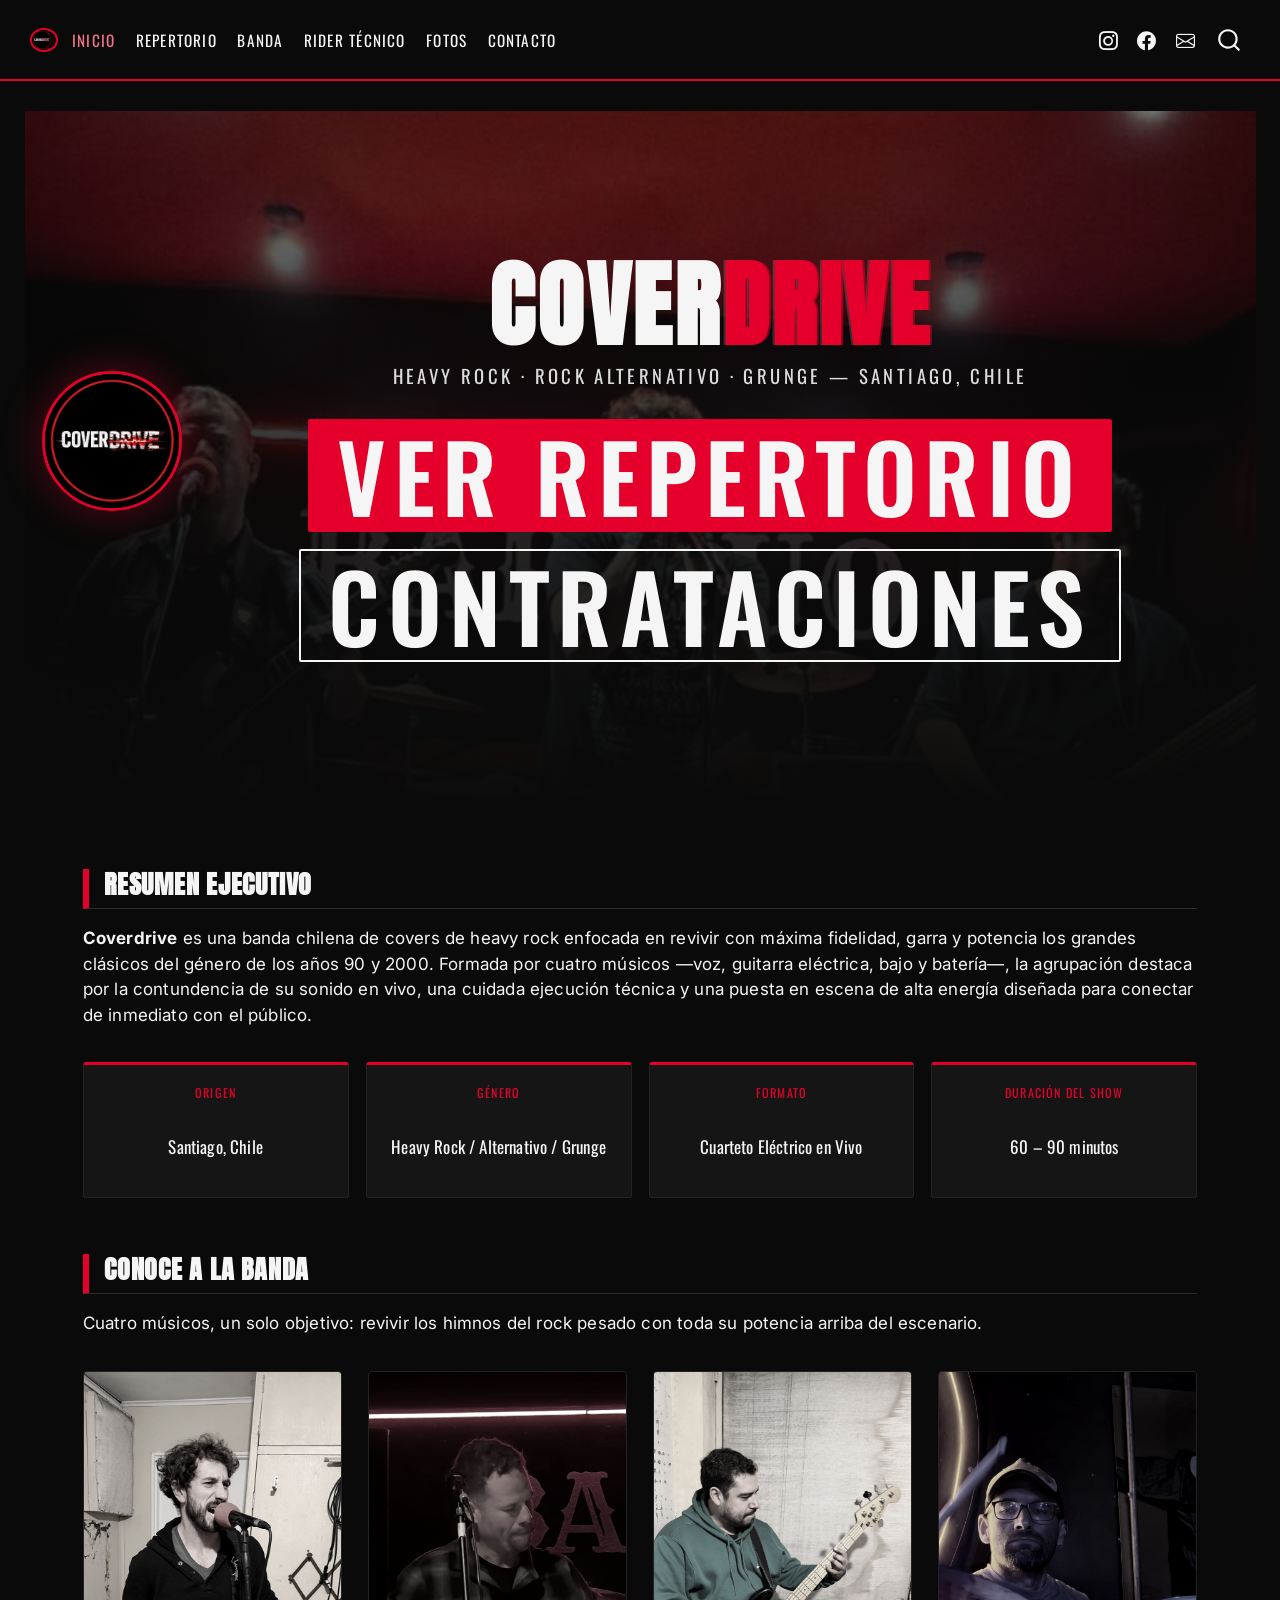
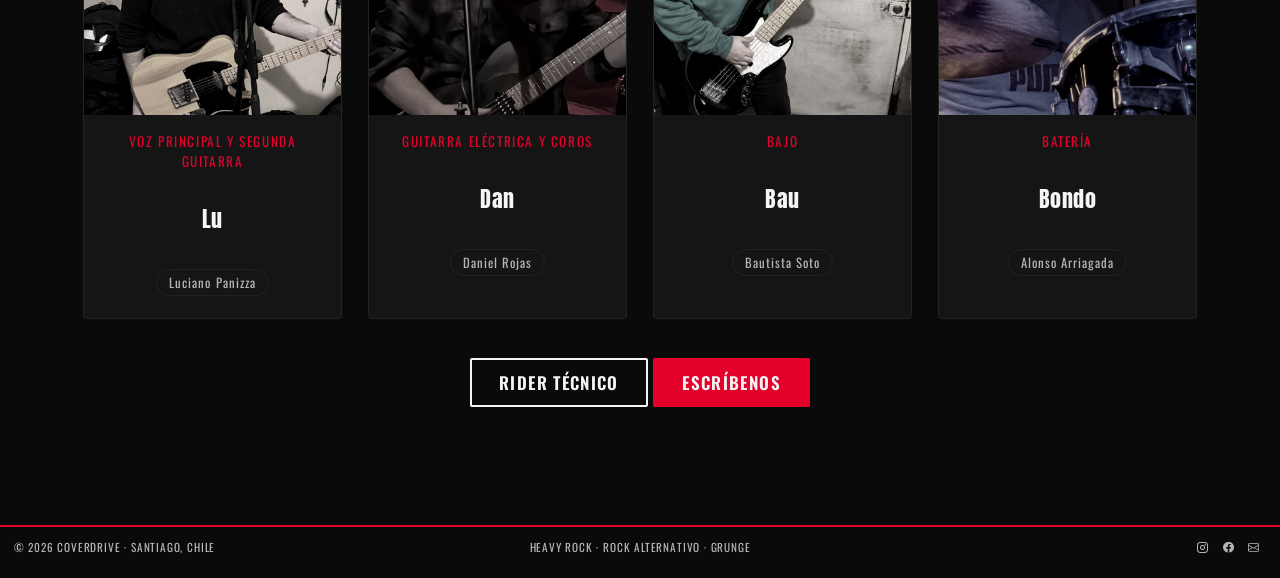
==== commit bc4521e5: "render" ====
--- a/docs/index.html
+++ b/docs/index.html
@@ -121,6 +121,10 @@
 <span class="menu-text">Rider Técnico</span></a>
   </li>  
   <li class="nav-item">
+    <a class="nav-link" href="./Fotos.html"> 
+<span class="menu-text">Fotos</span></a>
+  </li>  
+  <li class="nav-item">
     <a class="nav-link" href="./contacto.html"> 
 <span class="menu-text">Contacto</span></a>
   </li>  
@@ -214,15 +218,15 @@
 <h2 class="anchored" data-anchor-id="conoce-a-la-banda">Conoce a la Banda</h2>
 <p>Cuatro músicos, un solo objetivo: revivir los himnos del rock pesado con toda su potencia arriba del escenario.</p>
 <div class="band-grid">
-<p><a class="band-card" href="./banda.html"> <img src="Images/Lu2.jpeg" alt="Luciano Panizza - Voz"> <span class="role">Voz Principal</span><br>
-<span class="name">Luciano</span><br>
-<span class="nickname">“Lu” Panizza</span> </a> <a class="band-card" href="./banda.html"> <img src="Images/Dan2.jpeg" alt="Daniel Rojas - Guitarra"> <span class="role">Guitarra Eléctrica</span><br>
-<span class="name">Daniel</span><br>
-<span class="nickname">“Dan” Rojas</span> </a> <a class="band-card" href="./banda.html"> <img src="Images/Bau1.jpeg" alt="Bautista Soto - Bajo"> <span class="role">Bajo</span><br>
-<span class="name">Bautista</span><br>
-<span class="nickname">“Bau” Soto</span> </a> <a class="band-card" href="./banda.html"> <img src="Images/Bondo3.jpeg" alt="Alonso Arriagada - Batería"> <span class="role">Batería</span><br>
-<span class="name">Alonso</span><br>
-<span class="nickname">“Bondo” Arriagada</span> </a></p>
+<p><a class="band-card" href="./banda.html"> <img src="Images/Lu2.jpeg" alt="Luciano Panizza - Voz"> <span class="role">Voz Principal y Segunda Guitarra</span><br>
+<span class="name">Lu</span><br>
+<span class="nickname">Luciano Panizza</span> </a> <a class="band-card" href="./banda.html"> <img src="Images/Dan2.jpeg" alt="Daniel Rojas - Guitarra"> <span class="role">Guitarra Eléctrica y Coros</span><br>
+<span class="name">Dan</span><br>
+<span class="nickname">Daniel Rojas</span> </a> <a class="band-card" href="./banda.html"> <img src="Images/Bau1.jpeg" alt="Bautista Soto - Bajo"> <span class="role">Bajo</span><br>
+<span class="name">Bau</span><br>
+<span class="nickname">Bautista Soto</span> </a> <a class="band-card" href="./banda.html"> <img src="Images/Alonso1.jpeg" alt="Alonso Arriagada - Batería"> <span class="role">Batería</span><br>
+<span class="name">Bondo</span><br>
+<span class="nickname">Alonso Arriagada</span> </a></p>
 </div>
 <div class="text-center my-5">
 <p><a href="./rider.html" class="btn-cd btn-cd-outline">Rider Técnico</a> <a href="./contacto.html" class="btn-cd">Escríbenos</a></p>
